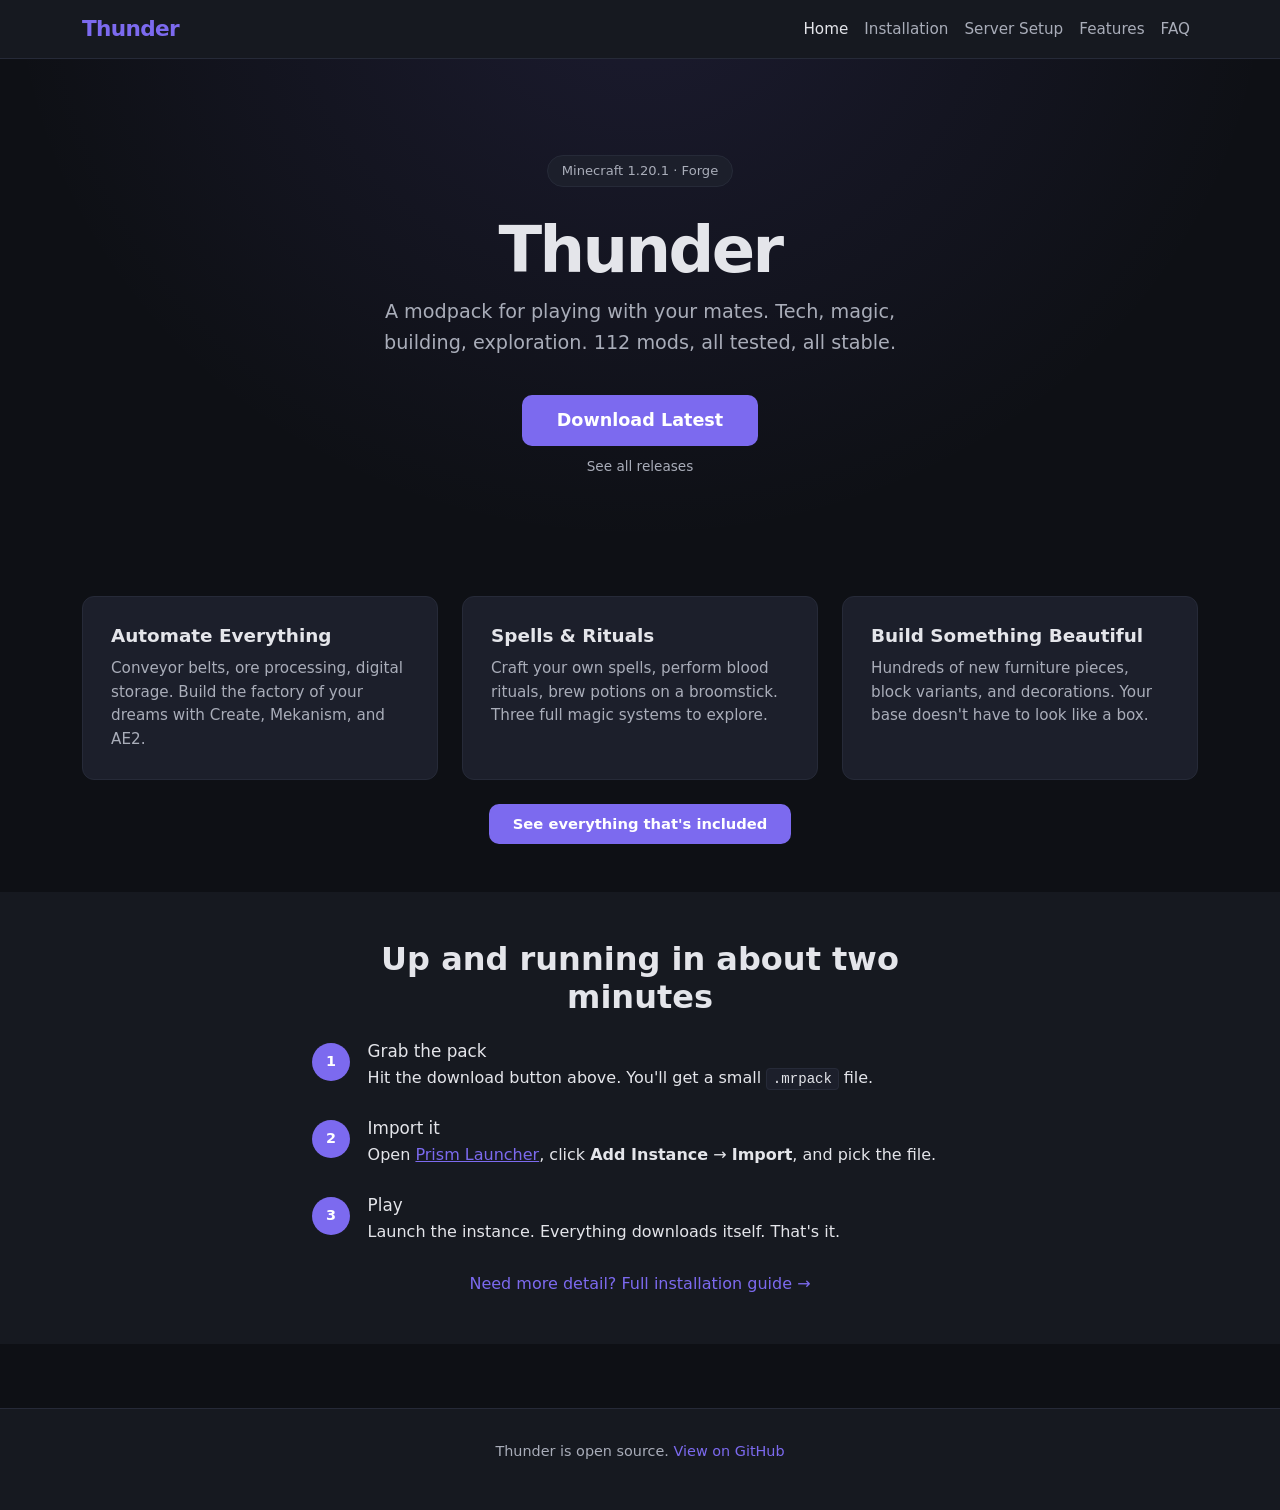
==== index.html @ 406e8a00 "Add main pages for Thunder modpack including features, installation, and server setup - Create featu" ====
<!doctype html>
<html lang="en-GB" data-bs-theme="dark">
  <head>
    <meta charset="utf-8" />
    <meta name="viewport" content="width=device-width, initial-scale=1" />
    <title>Thunder - Minecraft Modpack</title>
    <meta
      name="description"
      content="Thunder is a Minecraft 1.20.1 modpack for playing with friends. Tech, magic, building, and exploration in one stable pack."
    />
    <link
      href="https://cdn.jsdelivr.net/npm/bootstrap@5.3.8/dist/css/bootstrap.min.css"
      rel="stylesheet"
      integrity="sha384-sRIl4kxILFvY47J16cr9ZwB07vP4J8+LH7qKQnuqkuIAvNWLzeN8tE5YBujZqJLB"
      crossorigin="anonymous"
    />
    <link rel="stylesheet" href="./css/style.css" />
  </head>
  <body>
    <nav class="navbar navbar-expand-lg">
      <div class="container">
        <a class="navbar-brand" href="./index.html">Thunder</a>
        <button
          class="navbar-toggler"
          type="button"
          data-bs-toggle="collapse"
          data-bs-target="#navbarNav"
          aria-controls="navbarNav"
          aria-expanded="false"
          aria-label="Toggle navigation"
        >
          <span class="navbar-toggler-icon"></span>
        </button>
        <div class="collapse navbar-collapse" id="navbarNav">
          <ul class="navbar-nav ms-auto">
            <li class="nav-item">
              <a class="nav-link active" href="./index.html">Home</a>
            </li>
            <li class="nav-item">
              <a class="nav-link" href="./install.html">Installation</a>
            </li>
            <li class="nav-item">
              <a class="nav-link" href="./server.html">Server Setup</a>
            </li>
            <li class="nav-item">
              <a class="nav-link" href="./features.html">Features</a>
            </li>
            <li class="nav-item">
              <a class="nav-link" href="./faq.html">FAQ</a>
            </li>
          </ul>
        </div>
      </div>
    </nav>

    <main>
      <section class="hero">
        <div class="container">
          <span class="badge-mc">Minecraft 1.20.1 &middot; Forge</span>
          <h1>Thunder</h1>
          <p class="tagline">
            A modpack for playing with your mates. Tech, magic, building,
            exploration. 112 mods, all tested, all stable.
          </p>
          <a
            id="download-btn"
            class="btn-download"
            href="https://github.com/rooneyj9005/Thunder/releases"
            role="button"
          >
            Download Latest
          </a>
          <span id="download-version" class="download-version"></span>
        </div>
      </section>

      <section class="py-5">
        <div class="container">
          <div class="row g-4">
            <div class="col-md-4">
              <div class="card h-100">
                <a href="./features.html#automate">
                  <div class="card-body">
                    <h3 class="card-title">Automate Everything</h3>
                    <p class="card-text">
                      Conveyor belts, ore processing, digital storage. Build the
                      factory of your dreams with Create, Mekanism, and AE2.
                    </p>
                  </div>
                </a>
              </div>
            </div>
            <div class="col-md-4">
              <div class="card h-100">
                <a href="./features.html#magic">
                  <div class="card-body">
                    <h3 class="card-title">Spells &amp; Rituals</h3>
                    <p class="card-text">
                      Craft your own spells, perform blood rituals, brew potions
                      on a broomstick. Three full magic systems to explore.
                    </p>
                  </div>
                </a>
              </div>
            </div>
            <div class="col-md-4">
              <div class="card h-100">
                <a href="./features.html#build">
                  <div class="card-body">
                    <h3 class="card-title">Build Something Beautiful</h3>
                    <p class="card-text">
                      Hundreds of new furniture pieces, block variants, and
                      decorations. Your base doesn't have to look like a box.
                    </p>
                  </div>
                </a>
              </div>
            </div>
          </div>
          <div class="text-center mt-4">
            <a href="./features.html" class="btn-download btn-sm"
              >See everything that's included</a
            >
          </div>
        </div>
      </section>

      <section class="py-5" style="background: var(--bg-secondary)">
        <div class="container" style="max-width: 680px">
          <h2 class="text-center mb-4" style="font-weight: 800">
            Up and running in about two minutes
          </h2>
          <div class="step">
            <div class="step-number">1</div>
            <div class="step-content">
              <h3>Grab the pack</h3>
              <p>
                Hit the download button above. You'll get a small
                <code>.mrpack</code> file.
              </p>
            </div>
          </div>
          <div class="step">
            <div class="step-number">2</div>
            <div class="step-content">
              <h3>Import it</h3>
              <p>
                Open <a href="https://prismlauncher.org">Prism Launcher</a>,
                click <strong>Add Instance</strong> &rarr;
                <strong>Import</strong>, and pick the file.
              </p>
            </div>
          </div>
          <div class="step">
            <div class="step-number">3</div>
            <div class="step-content">
              <h3>Play</h3>
              <p>
                Launch the instance. Everything downloads itself. That's it.
              </p>
            </div>
          </div>
          <div class="text-center mt-3">
            <a
              href="./install.html"
              style="
                color: var(--accent);
                text-decoration: none;
                font-weight: 500;
              "
              >Need more detail? Full installation guide &rarr;</a
            >
          </div>
        </div>
      </section>
    </main>

    <footer class="site-footer">
      <div class="container">
        <p>
          Thunder is open source.
          <a href="https://github.com/rooneyj9005/Thunder">View on GitHub</a>
        </p>
      </div>
    </footer>

    <script
      src="https://cdn.jsdelivr.net/npm/bootstrap@5.3.8/dist/js/bootstrap.bundle.min.js"
      integrity="sha384-FKyoEForCGlyvwx9Hj09JcYn3nv7wiPVlz7YYwJrWVcXK/BmnVDxM+D2scQbITxI"
      crossorigin="anonymous"
    ></script>
    <script src="./js/release.js"></script>
  </body>
</html>
---- css/style.css ----
:root {
  --bg-primary: #0e1015;
  --bg-secondary: #161920;
  --bg-card: #1c1f2b;
  --bg-card-hover: #222634;
  --text-primary: #e4e5ea;
  --text-body: #a9adb9;
  --accent: #7c6aef;
  --accent-hover: #6b58de;
  --accent-soft: rgba(124, 106, 239, 0.12);
  --accent-glow: rgba(124, 106, 239, 0.3);
  --border: #262a38;
  --border-light: #303548;
}

/* Base */

body {
  background: var(--bg-primary);
  color: var(--text-primary);
  min-height: 100vh;
  display: flex;
  flex-direction: column;
}

main {
  flex: 1;
}

a {
  color: var(--accent);
}
a:hover {
  color: var(--accent-hover);
}

code {
  background: var(--bg-card);
  border: 1px solid var(--border);
  border-radius: 4px;
  padding: 0.15em 0.4em;
  font-size: 0.88em;
  color: var(--text-primary);
}

/* Navbar */

.navbar {
  background: var(--bg-secondary) !important;
  border-bottom: 1px solid var(--border);
}

.navbar-brand {
  font-weight: 800;
  font-size: 1.35rem;
  color: var(--accent) !important;
  letter-spacing: -0.03em;
}

.nav-link {
  color: var(--text-body) !important;
  font-weight: 500;
  font-size: 0.95rem;
  transition: color 0.15s;
}

.nav-link:hover,
.nav-link.active {
  color: var(--text-primary) !important;
}

.navbar-toggler {
  border-color: var(--border);
}

.navbar-toggler-icon {
  filter: invert(0.7);
}

/* Hero */

.hero {
  padding: 6rem 0 4.5rem;
  text-align: center;
  background: radial-gradient(
    ellipse at 50% -20%,
    var(--accent-soft) 0%,
    transparent 70%
  );
}

.hero h1 {
  font-size: clamp(2.5rem, 6vw, 4rem);
  font-weight: 900;
  letter-spacing: -0.04em;
  line-height: 1.1;
  margin-bottom: 0.75rem;
}

.hero .tagline {
  font-size: 1.2rem;
  color: var(--text-body);
  max-width: 560px;
  margin: 0 auto 2.25rem;
  line-height: 1.6;
}

.badge-mc {
  display: inline-block;
  background: var(--bg-card);
  border: 1px solid var(--border);
  color: var(--text-body);
  font-size: 0.82rem;
  font-weight: 500;
  padding: 0.3rem 0.85rem;
  border-radius: 999px;
  margin-bottom: 1.75rem;
}

/* Buttons */

.btn-download {
  background: var(--accent);
  color: #fff !important;
  font-weight: 600;
  font-size: 1.1rem;
  padding: 0.8rem 2.2rem;
  border: none;
  border-radius: 10px;
  text-decoration: none !important;
  display: inline-block;
  transition:
    background 0.2s,
    box-shadow 0.2s,
    transform 0.15s;
}

.btn-download:hover {
  background: var(--accent-hover);
  box-shadow: 0 4px 24px var(--accent-glow);
  transform: translateY(-1px);
}

.btn-sm {
  font-size: 0.92rem;
  padding: 0.55rem 1.5rem;
}

.download-version {
  display: block;
  font-size: 0.85rem;
  color: var(--text-body);
  margin-top: 0.6rem;
}

/* Cards */

.card {
  background: var(--bg-card);
  border: 1px solid var(--border);
  border-radius: 12px;
  transition:
    border-color 0.2s,
    transform 0.2s,
    box-shadow 0.2s;
}

.card:hover {
  border-color: var(--accent);
  transform: translateY(-3px);
  box-shadow: 0 8px 24px rgba(0, 0, 0, 0.25);
}

.card-body {
  padding: 1.75rem;
}

.card-title {
  font-weight: 700;
  font-size: 1.15rem;
  margin-bottom: 0.6rem;
  color: var(--text-primary);
}

.card-text {
  color: var(--text-body);
  font-size: 0.95rem;
  line-height: 1.55;
}

.card a {
  text-decoration: none;
  color: inherit;
}

/* Feature sections */

.feature-section {
  padding: 3.5rem 0;
}

.feature-section:nth-child(even) {
  background: var(--bg-secondary);
}

.feature-section h2 {
  font-weight: 800;
  font-size: 1.6rem;
  margin-bottom: 0.4rem;
}

.feature-section .lead {
  color: var(--text-body);
  margin-bottom: 1.75rem;
  font-size: 1.05rem;
}

.feature-section ul {
  list-style: none;
  padding: 0;
}

.feature-section ul li {
  padding: 0.5rem 0;
  color: var(--text-body);
  line-height: 1.6;
}

.feature-section ul li::before {
  content: "\2022";
  color: var(--accent);
  font-weight: 700;
  margin-right: 0.6rem;
}

/* Content pages */

.content-page {
  padding: 3.5rem 0 1rem;
}

.content-page h1 {
  font-weight: 900;
  font-size: clamp(1.8rem, 4vw, 2.5rem);
  margin-bottom: 0.4rem;
}

.content-page .page-subtitle {
  color: var(--text-body);
  font-size: 1.1rem;
  margin-bottom: 2.5rem;
  line-height: 1.5;
}

.content-page h2 {
  font-weight: 800;
  font-size: 1.35rem;
  margin-top: 3rem;
  margin-bottom: 1rem;
  padding-bottom: 0.6rem;
  border-bottom: 1px solid var(--border);
}

.content-page h3 {
  font-weight: 700;
  font-size: 1.05rem;
  margin-top: 1.5rem;
  margin-bottom: 0.6rem;
}

.content-page p,
.content-page li {
  color: var(--text-body);
  line-height: 1.75;
}

.content-page a {
  text-decoration: none;
}
.content-page a:hover {
  text-decoration: underline;
}

/* Steps */

.step {
  display: flex;
  gap: 1.1rem;
  margin-bottom: 1.75rem;
  align-items: flex-start;
}

.step-number {
  flex-shrink: 0;
  width: 38px;
  height: 38px;
  background: var(--accent);
  color: #fff;
  border-radius: 50%;
  display: flex;
  align-items: center;
  justify-content: center;
  font-weight: 800;
  font-size: 0.9rem;
  margin-top: 2px;
}

.step-content h3 {
  margin-top: 0;
  margin-bottom: 0.3rem;
  font-size: 1.05rem;
}

.step-content p {
  margin-bottom: 0;
}

/* Code blocks */

.code-block {
  background: var(--bg-primary);
  border: 1px solid var(--border);
  border-radius: 10px;
  padding: 1.1rem 1.4rem;
  font-family:
    "Cascadia Code", "Fira Code", "JetBrains Mono", "Consolas", monospace;
  font-size: 0.88rem;
  color: var(--text-primary);
  overflow-x: auto;
  margin: 1.25rem 0;
  line-height: 1.65;
}

/* FAQ */

.faq-item {
  background: var(--bg-card);
  border: 1px solid var(--border);
  border-radius: 12px;
  padding: 1.75rem;
  margin-bottom: 1.25rem;
  transition: border-color 0.2s;
}

.faq-item:hover {
  border-color: var(--border-light);
}

.faq-item h3 {
  font-weight: 700;
  font-size: 1.08rem;
  margin-top: 0;
  margin-bottom: 0.75rem;
  color: var(--text-primary);
}

.faq-item p {
  margin-bottom: 0;
}

.faq-item ul {
  margin-bottom: 0.5rem;
}

/* Callouts */

.callout {
  background: var(--accent-soft);
  border-left: 4px solid var(--accent);
  border-radius: 0 10px 10px 0;
  padding: 1.1rem 1.4rem;
  margin: 1.75rem 0;
}

.callout p {
  margin-bottom: 0;
  color: var(--text-body);
}

/* Footer */

.site-footer {
  background: var(--bg-secondary);
  border-top: 1px solid var(--border);
  padding: 2rem 0;
  margin-top: 4rem;
  text-align: center;
  color: var(--text-body);
  font-size: 0.9rem;
}

.site-footer a {
  color: var(--accent);
  text-decoration: none;
}
.site-footer a:hover {
  text-decoration: underline;
}

/* Responsive */

@media (max-width: 767.98px) {
  .hero {
    padding: 3.5rem 0 3rem;
  }
  .feature-section {
    padding: 2.5rem 0;
  }
  .content-page {
    padding: 2.5rem 0 0.5rem;
  }
}
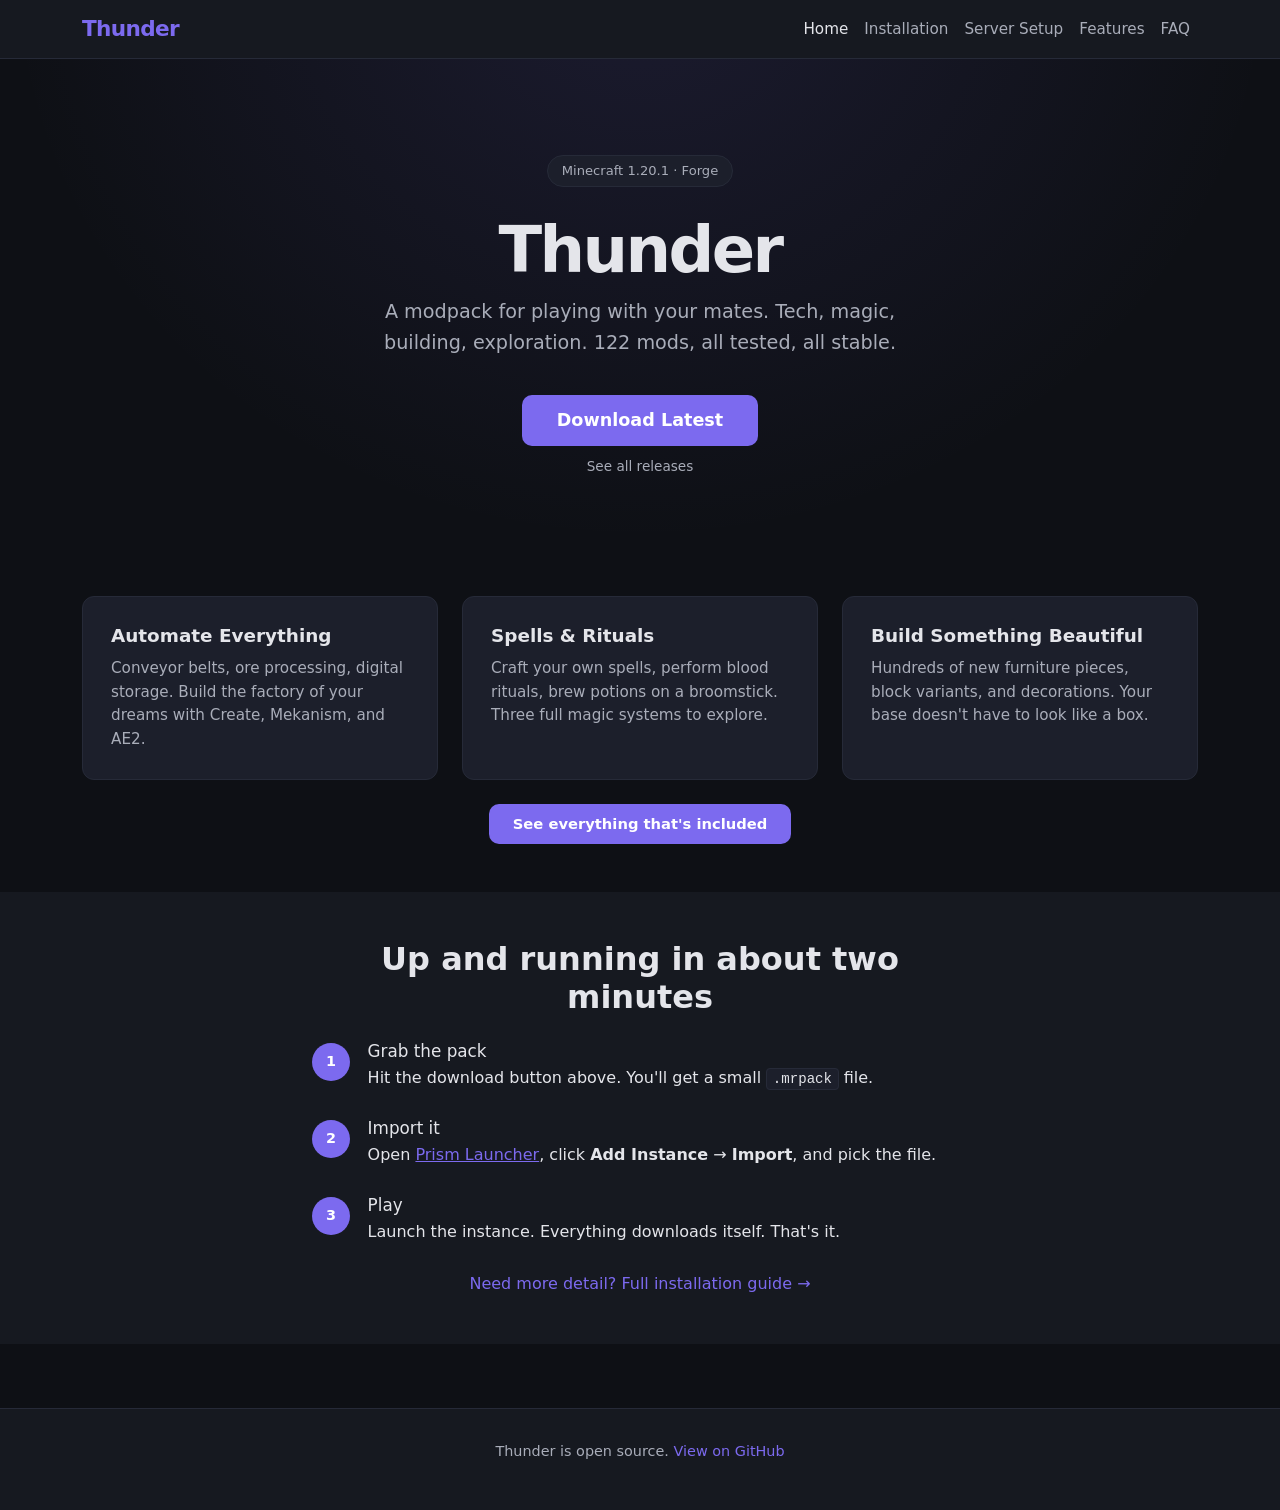
==== commit 6008b311: "Audit and improve documentation consistency and accuracy - Updated mod count from 112 to 122 across " ====
--- a/index.html
+++ b/index.html
@@ -14,7 +14,7 @@
       integrity="sha384-sRIl4kxILFvY47J16cr9ZwB07vP4J8+LH7qKQnuqkuIAvNWLzeN8tE5YBujZqJLB"
       crossorigin="anonymous"
     />
-    <link rel="stylesheet" href="./css/style.css" />
+    <link rel="stylesheet" href="./stylesheet.css" />
   </head>
   <body>
     <nav class="navbar navbar-expand-lg">
@@ -60,7 +60,7 @@
           <h1>Thunder</h1>
           <p class="tagline">
             A modpack for playing with your mates. Tech, magic, building,
-            exploration. 112 mods, all tested, all stable.
+            exploration. 122 mods, all tested, all stable.
           </p>
           <a
             id="download-btn"
@@ -189,6 +189,6 @@
       integrity="sha384-FKyoEForCGlyvwx9Hj09JcYn3nv7wiPVlz7YYwJrWVcXK/BmnVDxM+D2scQbITxI"
       crossorigin="anonymous"
     ></script>
-    <script src="./js/release.js"></script>
+    <script src="./scripts.js"></script>
   </body>
 </html>
--- a/stylesheet.css
+++ b/stylesheet.css
@@ -0,0 +1,412 @@
+:root {
+  --bg-primary: #0e1015;
+  --bg-secondary: #161920;
+  --bg-card: #1c1f2b;
+  --bg-card-hover: #222634;
+  --text-primary: #e4e5ea;
+  --text-body: #a9adb9;
+  --accent: #7c6aef;
+  --accent-hover: #6b58de;
+  --accent-soft: rgba(124, 106, 239, 0.12);
+  --accent-glow: rgba(124, 106, 239, 0.3);
+  --border: #262a38;
+  --border-light: #303548;
+}
+
+/* Base */
+
+body {
+  background: var(--bg-primary);
+  color: var(--text-primary);
+  min-height: 100vh;
+  display: flex;
+  flex-direction: column;
+}
+
+main {
+  flex: 1;
+}
+
+a {
+  color: var(--accent);
+}
+a:hover {
+  color: var(--accent-hover);
+}
+
+code {
+  background: var(--bg-card);
+  border: 1px solid var(--border);
+  border-radius: 4px;
+  padding: 0.15em 0.4em;
+  font-size: 0.88em;
+  color: var(--text-primary);
+}
+
+/* Navbar */
+
+.navbar {
+  background: var(--bg-secondary) !important;
+  border-bottom: 1px solid var(--border);
+}
+
+.navbar-brand {
+  font-weight: 800;
+  font-size: 1.35rem;
+  color: var(--accent) !important;
+  letter-spacing: -0.03em;
+}
+
+.nav-link {
+  color: var(--text-body) !important;
+  font-weight: 500;
+  font-size: 0.95rem;
+  transition: color 0.15s;
+}
+
+.nav-link:hover,
+.nav-link.active {
+  color: var(--text-primary) !important;
+}
+
+.navbar-toggler {
+  border-color: var(--border);
+}
+
+.navbar-toggler-icon {
+  filter: invert(0.7);
+}
+
+/* Hero */
+
+.hero {
+  padding: 6rem 0 4.5rem;
+  text-align: center;
+  background: radial-gradient(
+    ellipse at 50% -20%,
+    var(--accent-soft) 0%,
+    transparent 70%
+  );
+}
+
+.hero h1 {
+  font-size: clamp(2.5rem, 6vw, 4rem);
+  font-weight: 900;
+  letter-spacing: -0.04em;
+  line-height: 1.1;
+  margin-bottom: 0.75rem;
+}
+
+.hero .tagline {
+  font-size: 1.2rem;
+  color: var(--text-body);
+  max-width: 560px;
+  margin: 0 auto 2.25rem;
+  line-height: 1.6;
+}
+
+.badge-mc {
+  display: inline-block;
+  background: var(--bg-card);
+  border: 1px solid var(--border);
+  color: var(--text-body);
+  font-size: 0.82rem;
+  font-weight: 500;
+  padding: 0.3rem 0.85rem;
+  border-radius: 999px;
+  margin-bottom: 1.75rem;
+}
+
+/* Buttons */
+
+.btn-download {
+  background: var(--accent);
+  color: #fff !important;
+  font-weight: 600;
+  font-size: 1.1rem;
+  padding: 0.8rem 2.2rem;
+  border: none;
+  border-radius: 10px;
+  text-decoration: none !important;
+  display: inline-block;
+  transition:
+    background 0.2s,
+    box-shadow 0.2s,
+    transform 0.15s;
+}
+
+.btn-download:hover {
+  background: var(--accent-hover);
+  box-shadow: 0 4px 24px var(--accent-glow);
+  transform: translateY(-1px);
+}
+
+.btn-sm {
+  font-size: 0.92rem;
+  padding: 0.55rem 1.5rem;
+}
+
+.download-version {
+  display: block;
+  font-size: 0.85rem;
+  color: var(--text-body);
+  margin-top: 0.6rem;
+}
+
+/* Cards */
+
+.card {
+  background: var(--bg-card);
+  border: 1px solid var(--border);
+  border-radius: 12px;
+  transition:
+    border-color 0.2s,
+    transform 0.2s,
+    box-shadow 0.2s;
+}
+
+.card:hover {
+  border-color: var(--accent);
+  transform: translateY(-3px);
+  box-shadow: 0 8px 24px rgba(0, 0, 0, 0.25);
+}
+
+.card-body {
+  padding: 1.75rem;
+}
+
+.card-title {
+  font-weight: 700;
+  font-size: 1.15rem;
+  margin-bottom: 0.6rem;
+  color: var(--text-primary);
+}
+
+.card-text {
+  color: var(--text-body);
+  font-size: 0.95rem;
+  line-height: 1.55;
+}
+
+.card a {
+  text-decoration: none;
+  color: inherit;
+}
+
+/* Feature sections */
+
+.feature-section {
+  padding: 3.5rem 0;
+}
+
+.feature-section:nth-child(even) {
+  background: var(--bg-secondary);
+}
+
+.feature-section h2 {
+  font-weight: 800;
+  font-size: 1.6rem;
+  margin-bottom: 0.4rem;
+}
+
+.feature-section .lead {
+  color: var(--text-body);
+  margin-bottom: 1.75rem;
+  font-size: 1.05rem;
+}
+
+.feature-section ul {
+  list-style: none;
+  padding: 0;
+}
+
+.feature-section ul li {
+  padding: 0.5rem 0;
+  color: var(--text-body);
+  line-height: 1.6;
+}
+
+.feature-section ul li::before {
+  content: "\2022";
+  color: var(--accent);
+  font-weight: 700;
+  margin-right: 0.6rem;
+}
+
+/* Content pages */
+
+.content-page {
+  padding: 3.5rem 0 1rem;
+}
+
+.content-page h1 {
+  font-weight: 900;
+  font-size: clamp(1.8rem, 4vw, 2.5rem);
+  margin-bottom: 0.4rem;
+}
+
+.content-page .page-subtitle {
+  color: var(--text-body);
+  font-size: 1.1rem;
+  margin-bottom: 2.5rem;
+  line-height: 1.5;
+}
+
+.content-page h2 {
+  font-weight: 800;
+  font-size: 1.35rem;
+  margin-top: 3rem;
+  margin-bottom: 1rem;
+  padding-bottom: 0.6rem;
+  border-bottom: 1px solid var(--border);
+}
+
+.content-page h3 {
+  font-weight: 700;
+  font-size: 1.05rem;
+  margin-top: 1.5rem;
+  margin-bottom: 0.6rem;
+}
+
+.content-page p,
+.content-page li {
+  color: var(--text-body);
+  line-height: 1.75;
+}
+
+.content-page a {
+  text-decoration: none;
+}
+.content-page a:hover {
+  text-decoration: underline;
+}
+
+/* Steps */
+
+.step {
+  display: flex;
+  gap: 1.1rem;
+  margin-bottom: 1.75rem;
+  align-items: flex-start;
+}
+
+.step-number {
+  flex-shrink: 0;
+  width: 38px;
+  height: 38px;
+  background: var(--accent);
+  color: #fff;
+  border-radius: 50%;
+  display: flex;
+  align-items: center;
+  justify-content: center;
+  font-weight: 800;
+  font-size: 0.9rem;
+  margin-top: 2px;
+}
+
+.step-content h3 {
+  margin-top: 0;
+  margin-bottom: 0.3rem;
+  font-size: 1.05rem;
+}
+
+.step-content p {
+  margin-bottom: 0;
+}
+
+/* Code blocks */
+
+.code-block {
+  background: var(--bg-primary);
+  border: 1px solid var(--border);
+  border-radius: 10px;
+  padding: 1.1rem 1.4rem;
+  font-family:
+    "Cascadia Code", "Fira Code", "JetBrains Mono", "Consolas", monospace;
+  font-size: 0.88rem;
+  color: var(--text-primary);
+  overflow-x: auto;
+  margin: 1.25rem 0;
+  line-height: 1.65;
+}
+
+/* FAQ */
+
+.faq-item {
+  background: var(--bg-card);
+  border: 1px solid var(--border);
+  border-radius: 12px;
+  padding: 1.75rem;
+  margin-bottom: 1.25rem;
+  transition: border-color 0.2s;
+}
+
+.faq-item:hover {
+  border-color: var(--border-light);
+}
+
+.faq-item h3 {
+  font-weight: 700;
+  font-size: 1.08rem;
+  margin-top: 0;
+  margin-bottom: 0.75rem;
+  color: var(--text-primary);
+}
+
+.faq-item p {
+  margin-bottom: 0;
+}
+
+.faq-item ul {
+  margin-bottom: 0.5rem;
+}
+
+/* Callouts */
+
+.callout {
+  background: var(--accent-soft);
+  border-left: 4px solid var(--accent);
+  border-radius: 0 10px 10px 0;
+  padding: 1.1rem 1.4rem;
+  margin: 1.75rem 0;
+}
+
+.callout p {
+  margin-bottom: 0;
+  color: var(--text-body);
+}
+
+/* Footer */
+
+.site-footer {
+  background: var(--bg-secondary);
+  border-top: 1px solid var(--border);
+  padding: 2rem 0;
+  margin-top: 4rem;
+  text-align: center;
+  color: var(--text-body);
+  font-size: 0.9rem;
+}
+
+.site-footer a {
+  color: var(--accent);
+  text-decoration: none;
+}
+.site-footer a:hover {
+  text-decoration: underline;
+}
+
+/* Responsive */
+
+@media (max-width: 767.98px) {
+  .hero {
+    padding: 3.5rem 0 3rem;
+  }
+  .feature-section {
+    padding: 2.5rem 0;
+  }
+  .content-page {
+    padding: 2.5rem 0 0.5rem;
+  }
+}
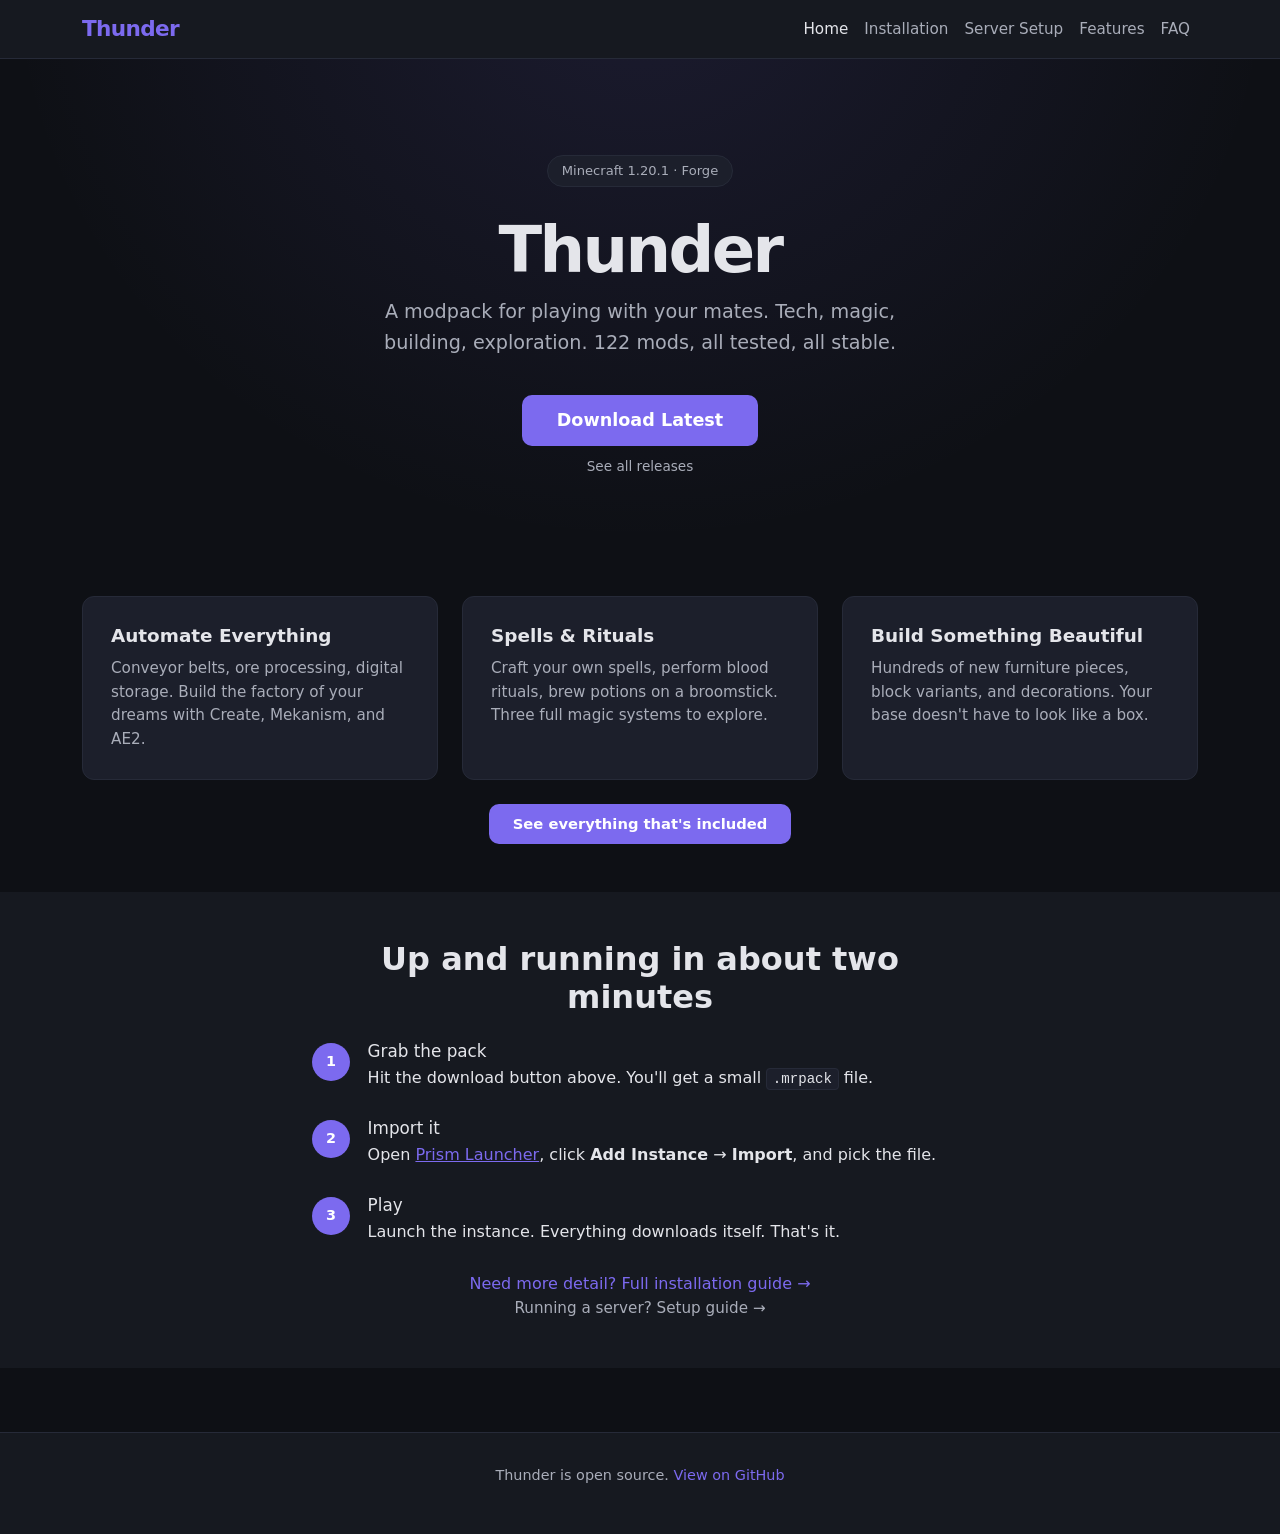
==== commit 698f09d8: "Expand site content, add version bump CI check, and tidy README Add a Server Management section to t" ====
--- a/index.html
+++ b/index.html
@@ -170,6 +170,17 @@
               "
               >Need more detail? Full installation guide &rarr;</a
             >
+            <br />
+            <a
+              href="./server.html"
+              style="
+                color: var(--text-body);
+                text-decoration: none;
+                font-weight: 500;
+                font-size: 0.95rem;
+              "
+              >Running a server? Setup guide &rarr;</a
+            >
           </div>
         </div>
       </section>
--- a/stylesheet.css
+++ b/stylesheet.css
@@ -166,6 +166,7 @@
 }
 
 .card:hover {
+  background: var(--bg-card-hover);
   border-color: var(--accent);
   transform: translateY(-3px);
   box-shadow: 0 8px 24px rgba(0, 0, 0, 0.25);
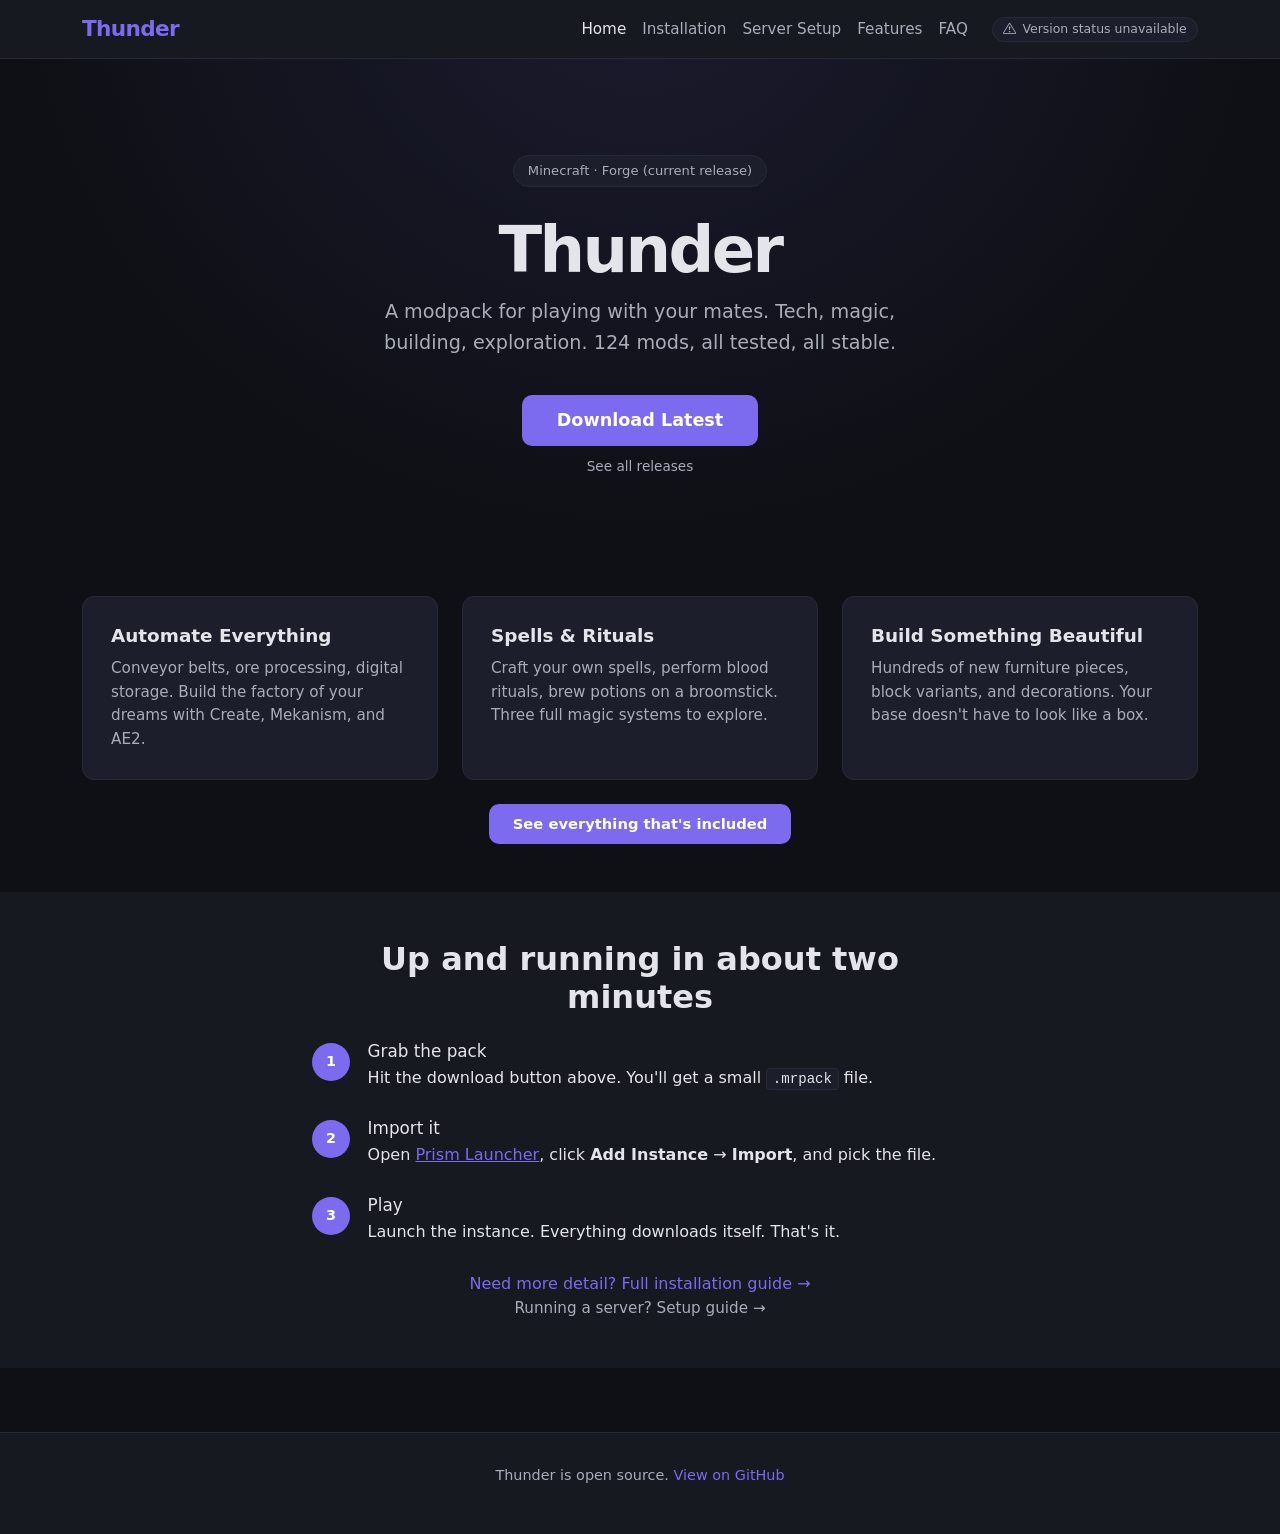
==== commit b1707d97: "Moved docs to simplify action Signed-off-by: John Rooney <john@rooney.scot>" ====
--- a/index.html
+++ b/index.html
@@ -6,12 +6,33 @@
     <title>Thunder - Minecraft Modpack</title>
     <meta
       name="description"
-      content="Thunder is a Minecraft 1.20.1 modpack for playing with friends. Tech, magic, building, and exploration in one stable pack."
+      content="Thunder is a Forge modpack for playing with friends. Tech, magic, building, and exploration in one stable pack."
+    />
+    <link rel="canonical" href="https://thunder.john.rooney.scot/" />
+    <meta property="og:title" content="Thunder - Minecraft Modpack" />
+    <meta
+      property="og:description"
+      content="Thunder is a Forge modpack for playing with friends. Tech, magic, building, and exploration in one stable pack."
+    />
+    <meta property="og:type" content="website" />
+    <meta property="og:url" content="https://thunder.john.rooney.scot/" />
+    <meta property="og:site_name" content="Thunder" />
+    <meta name="twitter:card" content="summary" />
+    <meta name="twitter:title" content="Thunder - Minecraft Modpack" />
+    <meta
+      name="twitter:description"
+      content="Thunder is a Forge modpack for playing with friends. Tech, magic, building, and exploration in one stable pack."
     />
     <link
       href="https://cdn.jsdelivr.net/npm/bootstrap@5.3.8/dist/css/bootstrap.min.css"
       rel="stylesheet"
       integrity="sha384-sRIl4kxILFvY47J16cr9ZwB07vP4J8+LH7qKQnuqkuIAvNWLzeN8tE5YBujZqJLB"
+      crossorigin="anonymous"
+    />
+    <link
+      href="https://cdn.jsdelivr.net/npm/bootstrap-icons@1.11.3/font/bootstrap-icons.min.css"
+      rel="stylesheet"
+      integrity="sha384-XGjxtQfXaH2tnPFa9x+ruJTuLE3Aa6LhHSWRr1XeTyhezb4abCG4ccI5AkVDxqC+"
       crossorigin="anonymous"
     />
     <link rel="stylesheet" href="./stylesheet.css" />
@@ -49,6 +70,15 @@
               <a class="nav-link" href="./faq.html">FAQ</a>
             </li>
           </ul>
+          <div
+            id="header-version-status"
+            class="version-status ms-lg-3 mt-2 mt-lg-0"
+            data-state="loading"
+            aria-live="polite"
+          >
+            <i class="bi bi-hourglass-split" aria-hidden="true"></i>
+            <span>Loading version status</span>
+          </div>
         </div>
       </div>
     </nav>
@@ -56,11 +86,13 @@
     <main>
       <section class="hero">
         <div class="container">
-          <span class="badge-mc">Minecraft 1.20.1 &middot; Forge</span>
+          <span class="badge-mc"
+            >Minecraft &middot; Forge (current release)</span
+          >
           <h1>Thunder</h1>
           <p class="tagline">
             A modpack for playing with your mates. Tech, magic, building,
-            exploration. 122 mods, all tested, all stable.
+            exploration. 124 mods, all tested, all stable.
           </p>
           <a
             id="download-btn"
@@ -200,6 +232,9 @@
       integrity="sha384-FKyoEForCGlyvwx9Hj09JcYn3nv7wiPVlz7YYwJrWVcXK/BmnVDxM+D2scQbITxI"
       crossorigin="anonymous"
     ></script>
-    <script src="./scripts.js"></script>
+    <script src="./functions.js"></script>
+    <script>
+      window.initializeThunderPage();
+    </script>
   </body>
 </html>
--- a/stylesheet.css
+++ b/stylesheet.css
@@ -67,6 +67,34 @@
 .nav-link:hover,
 .nav-link.active {
   color: var(--text-primary) !important;
+}
+
+.version-status {
+  display: inline-flex;
+  align-items: center;
+  gap: 0.38rem;
+  padding: 0.3rem 0.65rem;
+  border: 1px solid var(--border);
+  border-radius: 999px;
+  background: var(--bg-card);
+  color: var(--text-body);
+  font-size: 0.78rem;
+  line-height: 1;
+  white-space: nowrap;
+}
+
+.version-status .bi {
+  font-size: 0.82rem;
+}
+
+.version-status[data-state="in-sync"] {
+  color: var(--text-primary);
+  border-color: var(--border-light);
+}
+
+.version-status[data-state="out-of-sync"] {
+  color: var(--text-primary);
+  border-color: var(--accent);
 }
 
 .navbar-toggler {
@@ -189,7 +217,9 @@
   line-height: 1.55;
 }
 
-.card a {
+.card > a {
+  display: block;
+  height: 100%;
   text-decoration: none;
   color: inherit;
 }
